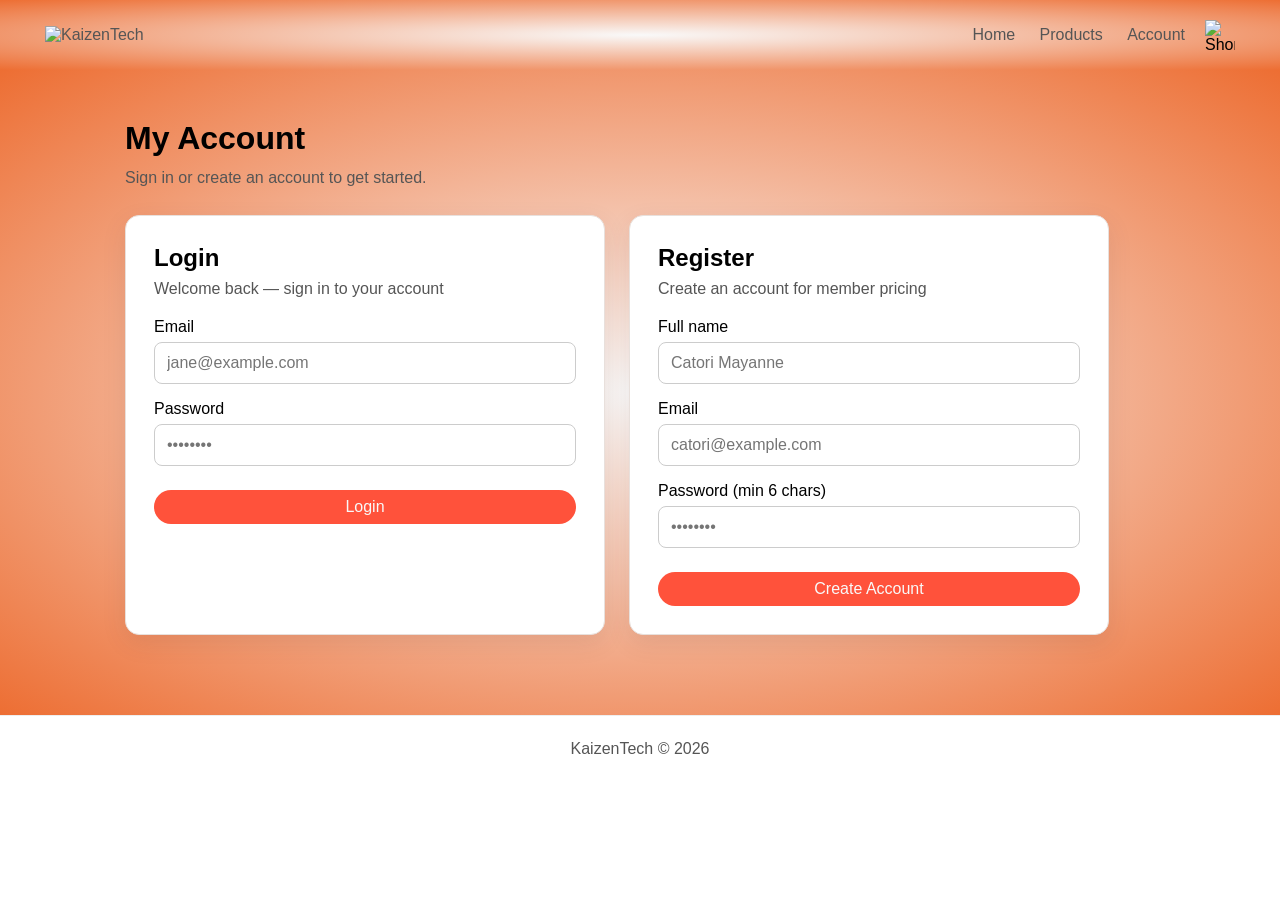
==== electronics.html @ f2ec1aad "man" ====
<!DOCTYPE html>
<html lang="en">
<head>
  <meta charset="UTF-8">
  <meta name="viewport" content="width=device-width, initial-scale=1.0">
  <title>KaizenTech — Electronics Showcase</title>
  <link rel="stylesheet" href="styles.css">
</head>
<body class="auth-page">

  <header class="header">
    <div class="container">
      <div class="navbar">
        <a class="logo" href="Index.html">
          <img src="images/large.png" width="125" alt="KaizenTech">
        </a>
        <nav>
          <ul>
            <li><a href="Index.html">Home</a></li>
            <li><a href="Purchasing page.html">Products</a></li>
            <li><a href="#auth">Account</a></li>
          </ul>
        </nav>
        <img src="images/car.png" width="30" height="30" alt="Shopping Cart">
      </div>
    </div>
  </header>

  <main class="auth-section" id="auth">
    <div class="small-container">
      <h1>My Account</h1>
      <p class="auth-intro">Sign in or create an account to get started.</p>
      <div class="auth-container">

      <div class="auth-box">
        <h2>Login</h2>
        <p class="sub">Welcome back — sign in to your account</p>
        <form action="/login" method="post">
          <div class="field">
            <label for="login-email">Email</label>
            <input type="email" id="login-email" name="email" placeholder="jane@example.com" required>
          </div>
          <div class="field">
            <label for="login-password">Password</label>
            <input type="password" id="login-password" name="password" placeholder="••••••••" minlength="6" required>
          </div>
          <button type="submit" class="btn submit">Login</button>
        </form>
      </div>

      <div class="auth-box">
        <h2>Register</h2>
        <p class="sub">Create an account for member pricing</p>
        <form action="/register" method="post">
          <div class="field">
            <label for="reg-name">Full name</label>
            <input type="text" id="reg-name" name="fullname" placeholder="Catori Mayanne" required>
          </div>
          <div class="field">
            <label for="reg-email">Email</label>
            <input type="email" id="reg-email" name="email" placeholder="catori@example.com" required>
          </div>
          <div class="field">
            <label for="reg-password">Password (min 6 chars)</label>
            <input type="password" id="reg-password" name="password" placeholder="••••••••" minlength="6" required>
          </div>
          <button type="submit" class="btn submit">Create Account</button>
        </form>
      </div>

    </div>
    </div>
  </main>

  <footer class="site-footer">KaizenTech © 2026</footer>

</body>
</html>
---- styles.css ----
*{
   margin: 0;
   padding: 0;
   box-sizing: border-box;
}

body{
   font-family: 'Poppins', sans-serif;
}

.navbar{
   display: flex;
   align-items: center;
   padding: 20px;
}
nav{
   flex: 1;
   text-align: right;
}
nav ul{
   display: inline-block;
   list-style-type: none;
}
nav ul li{
   display: inline-block;
   margin-right: 20px;
}
a{
   text-decoration: none;
   color: #555;
}
p{
   color: #555;
} 
.container{
   max-width: 1300px;
   margin: auto;
   padding-left: 25px;
   padding-right: 25px;
}
.row{
   display: flex;
   align-items: center;
   flex-wrap: wrap;
   justify-content: space-around;
}
.col-2{
   flex-basis: 50%;
   min-width: 300px;
}
.col-2 img{
   max-width: 100%;
   padding: 50px 0;
   border-radius: 30px;
}
.col-2 h1{
   font-size: 50px;
   line-height: 62px;
   margin: 25px 0;
}
.btn{
   display: inline-block;
   background: #ff523b;
   color: #f9f9f9;
   padding: 8px 30px;
   margin: 30px 0;
   border-radius: 30px;
   transition: background 0.5s;
}
.btn:hover{
   background: #563434;
   transition: 0.5s;
}
.header{
   background: radial-gradient(#f9f9f9,#ED6E33);
}
.header .row{
   margin-top: 70px;
}
.categories{
   margin: 70px 0;
}
.col-3{
   flex-basis: 30%;
   min-width: 250px;
   margin-bottom: 30px;
}
.col-3 img{
   width: 100%;
   border-radius: 10px;
}
.small-container{
   max-width: 1080px;
   margin: auto;
   padding-left: 25px;
   padding-right: 25px;
}

/* Shared account and checkout page styling */
.auth-section{
   padding: 50px 0 80px;
   background: radial-gradient(#f9f9f9,#ED6E33);
}
.auth-section h1,
.checkout-page > h1{
   margin-bottom: 12px;
}
.auth-intro{
   margin-bottom: 28px;
}
.auth-container{
   display: flex;
   flex-wrap: wrap;
   gap: 24px;
   justify-content: flex-start;
}
.auth-box,
.checkout-card{
   background: #fff;
   border: 1px solid #e8e0dc;
   border-radius: 14px;
   padding: 28px;
   box-shadow: 0 8px 24px rgba(86,52,52,.1);
}
.auth-box{
   flex: 1 1 320px;
   max-width: 480px;
}
.auth-box h2,
.checkout-card h2{
   margin-bottom: 8px;
}
.auth-box .sub{
   margin-bottom: 20px;
}
.field,
.checkout-field{
   margin-bottom: 16px;
}
.field label,
.checkout-field label{
   display: block;
   margin-bottom: 6px;
}
.field input,
.checkout-field input{
   width: 100%;
   padding: 11px 12px;
   border-radius: 8px;
   border: 1px solid #ccc;
   background: #fff;
   color: #333;
   font: inherit;
}
.field input:focus,
.checkout-field input:focus{
   outline: none;
   border-color: #ED6E33;
   box-shadow: 0 0 0 3px rgba(237,110,51,.15);
}
.auth-page .btn{
   width: 100%;
   border: 0;
   cursor: pointer;
   font: inherit;
}
.auth-page .submit{
   margin: 8px 0 0;
}
.checkout-page{
   padding-top: 40px;
   padding-bottom: 60px;
}
.checkout-layout{
   display: grid;
   grid-template-columns: minmax(0, 1fr) 340px;
   gap: 28px;
   margin-top: 22px;
   align-items: start;
}
.checkout-fields-row{
   display: flex;
   gap: 12px;
}
.checkout-fields-row .checkout-field:first-child{
   flex: 2;
}
.checkout-fields-row .checkout-field:last-child{
   flex: 1;
}
.payment-heading{
   margin-top: 24px;
}
.order-summary p{
   margin: 12px 0;
}
.order-summary hr{
   border: 0;
   border-top: 1px solid #e8e0dc;
   margin: 16px 0;
}
.summary-line{
   display: flex;
   justify-content: space-between;
   margin: 12px 0;
}
.summary-total{
   font-weight: 700;
}
.site-footer{
   padding: 24px;
   text-align: center;
   color: #555;
   border-top: 1px solid #eee;
}
@media (max-width: 700px){
   .navbar{
      flex-wrap: wrap;
      gap: 12px;
   }
   .navbar nav{
      order: 3;
      flex-basis: 100%;
      text-align: center;
   }
   .navbar nav ul li{
      margin: 0 8px;
   }
   .checkout-layout{
      grid-template-columns: 1fr;
   }
}
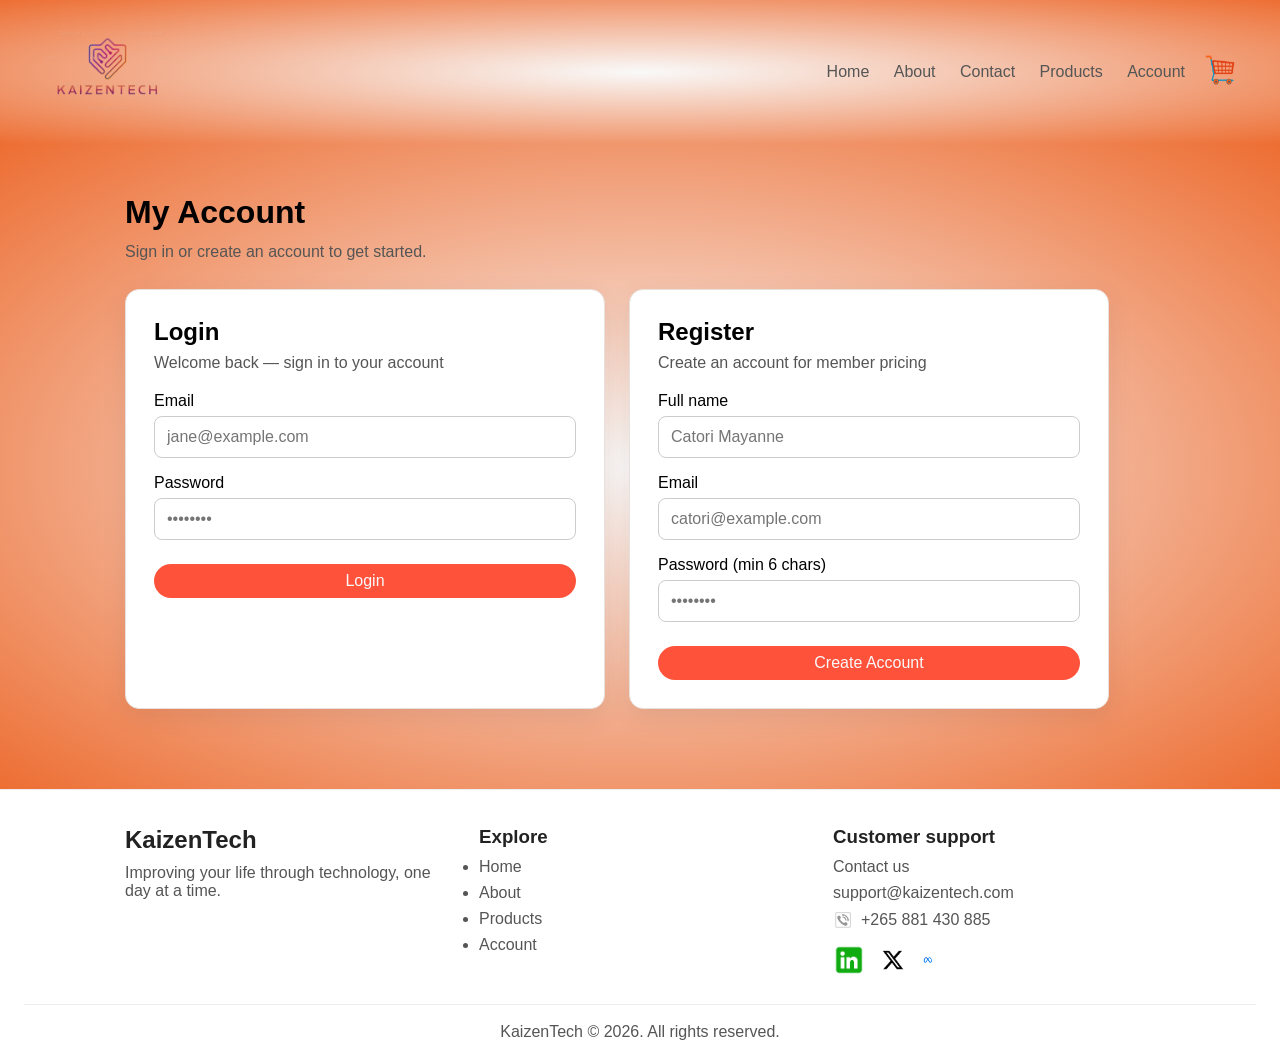
==== commit b8ddca70: "we worked" ====
--- a/electronics.html
+++ b/electronics.html
@@ -12,16 +12,20 @@
     <div class="container">
       <div class="navbar">
         <a class="logo" href="Index.html">
-          <img src="images/large.png" width="125" alt="KaizenTech">
+          <img src="Images/large.png" width="125" alt="KaizenTech">
         </a>
         <nav>
           <ul>
             <li><a href="Index.html">Home</a></li>
-            <li><a href="Purchasing page.html">Products</a></li>
-            <li><a href="#auth">Account</a></li>
+            <li><a href="Support.html">About</a></li>
+            <li><a href="Contact.html">Contact</a></li>
+            <li><a href="product page.html">Products</a></li>
+            <li><a href="electronics.html">Account</a></li>
           </ul>
         </nav>
-        <img src="images/car.png" width="30" height="30" alt="Shopping Cart">
+        <a href="Purchasing page.html" aria-label="Shopping cart">
+          <img src="Images/Car.png" width="30" height="30" alt="Shopping Cart">
+        </a>
       </div>
     </div>
   </header>
@@ -72,7 +76,44 @@
     </div>
   </main>
 
-  <footer class="site-footer">KaizenTech © 2026</footer>
+  <footer class="site-footer">
+      <div class="small-container footer-content">
+        <div class="footer-about">
+          <h2>KaizenTech</h2>
+          <p>Improving your life through technology, one day at a time.</p>
+        </div>
+        <div class="footer-links">
+          <h3>Explore</h3>
+          <ul>
+            <li><a href="Index.html">Home</a></li>
+            <li><a href="Support.html">About</a></li>
+            <li><a href="product page.html">Products</a></li>
+            <li><a href="electronics.html">Account</a></li>
+          </ul>
+        </div>
+        <div class="footer-contact">
+          <h3>Customer support</h3>
+          <p><a href="Contact.html">Contact us</a></p>
+          <p><a href="mailto:support@kaizentech.com">support@kaizentech.com</a></p>
+          <p class="footer-phone">
+            <img src="Images/logo phone(4).png" alt="" aria-hidden="true">
+            <a href="tel:+265881430885">+265 881 430 885</a>
+          </p>
+          <div class="footer-social" aria-label="Follow KaizenTech">
+            <a href="https://www.linkedin.com/" aria-label="LinkedIn">
+              <img src="Images/logo in (2).png" alt="LinkedIn">
+            </a>
+            <a href="https://x.com/" aria-label="X">
+              <img src="Images/logo X.png" alt="X">
+            </a>
+            <a href="https://www.facebook.com/" aria-label="Meta">
+              <img src="Images/logo fb (1).png" alt="Meta">
+            </a>
+          </div>
+        </div>
+      </div>
+      <p class="footer-copyright">KaizenTech © 2026. All rights reserved.</p>
+    </footer>
 
 </body>
 </html>
--- a/styles.css
+++ b/styles.css
@@ -94,6 +94,27 @@
    margin: auto;
    padding-left: 25px;
    padding-right: 25px;
+}
+.col-4{
+   flex-basis: 25%;
+   min-width: 200px;
+   padding: 10px;
+   margin-bottom: 30px;
+   transition: transform 0.3s ease;
+}
+.col-4 img{
+   width: 100%;
+   display: block;
+   border-radius: 12px;
+   background: #f8f8f8;
+}
+.col-4 h4,
+.col-4 p{
+   margin-top: 10px;
+}
+.featured-products{
+   padding-top: 20px;
+   padding-bottom: 40px;
 }
 
 /* Shared account and checkout page styling */
@@ -208,9 +229,61 @@
    font-weight: 700;
 }
 .site-footer{
-   padding: 24px;
+   padding: 36px 24px 20px;
+   color: #555;
+   border-top: 1px solid #eee;
+}
+.footer-content{
+   display: grid;
+   grid-template-columns: repeat(3, minmax(0, 1fr));
+   gap: 32px;
+   padding-bottom: 28px;
+}
+.footer-content h2,
+.footer-content h3{
+   margin-bottom: 10px;
+   color: #222;
+}
+.footer-content p,
+.footer-links li{
+   margin-bottom: 8px;
+}
+.footer-content a{
+   color: #555;
+}
+.footer-content a:hover{
+   color: #ED6E33;
+}
+.footer-social{
+   display: flex;
+   align-items: center;
+   gap: 12px;
+   margin-top: 14px;
+}
+.footer-social a{
+   display: inline-flex;
+   align-items: center;
+   justify-content: center;
+}
+.footer-phone{
+   display: flex;
+   align-items: center;
+   gap: 8px;
+}
+.footer-phone img{
+   width: 20px;
+   height: 20px;
+   object-fit: contain;
+}
+.footer-social img{
+   display: block;
+   width: 32px;
+   height: 32px;
+   object-fit: contain;
+}
+.footer-copyright{
+   padding-top: 18px;
    text-align: center;
-   color: #555;
    border-top: 1px solid #eee;
 }
 @media (max-width: 700px){
@@ -229,4 +302,8 @@
    .checkout-layout{
       grid-template-columns: 1fr;
    }
+   .footer-content{
+      grid-template-columns: 1fr;
+      gap: 20px;
+   }
 }
